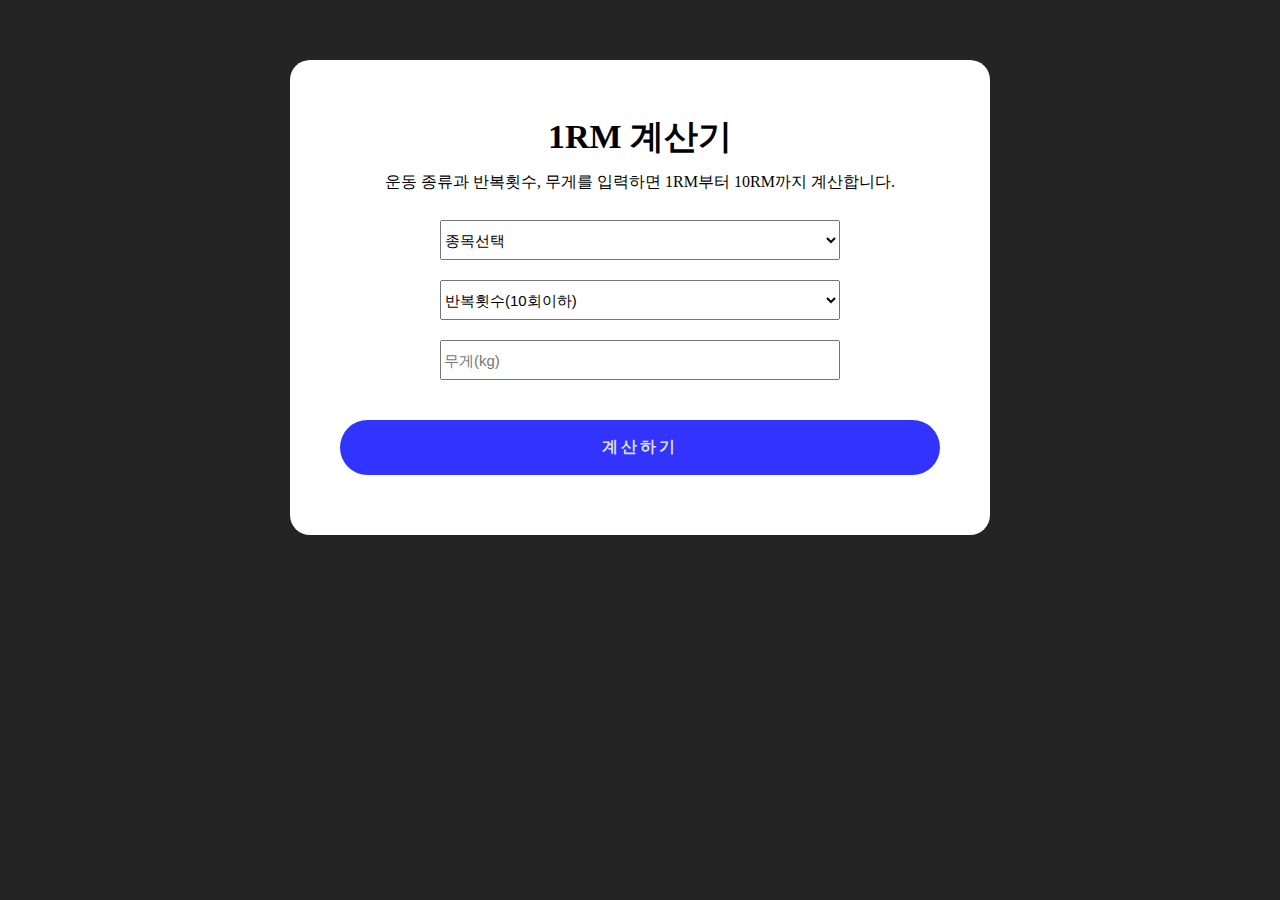
==== index.html @ 81dc6102 "1rm 계산기" ====
<!DOCTYPE html>
<html lang="ko">
<head>
    <meta charset="UTF-8">
    <meta name="viewport" content="width=device-width, initial-scale=1.0">
    <title>1RM 계산기</title>
    <link rel="stylesheet" href="1rm.css">
    <script src="1rm.js" defer></script>
</head>
<body>
    <main>
        <div class="wrap">
            <h1>1RM 계산기</h1>
            <p>운동 종류과 반복횟수, 무게를 입력하면 1RM부터 10RM까지 계산합니다.</p>

            <select id="sport">
                <option value="">종목선택</option>
                <option value="squat">스쿼트</option>
                <option value="benchpress">데드리프트</option>
                <option value="deadlift">벤치프레스</option>
            </select>
            <select id="count">
                <option value="">반복횟수(10회이하)</option>
                <option value="1">1</option>
                <option value="2">2</option>
                <option value="3">3</option>
                <option value="4">4</option>
                <option value="5">5</option>
                <option value="6">6</option>
                <option value="7">7</option>
                <option value="8">8</option>
                <option value="9">9</option>
                <option value="10">10</option>
            </select>

            <input id="weight" type="number" placeholder="무게(kg)">

            <button id="result">계산하기</button>
            <table id="resWrap">
                <colgroup>
                    <col style="width:40%">
                    <col style="width:60%">
                </colgroup>
                <thead>
                    <tr>
                        <th>RM</th>
                        <th>중량 (kg)</th>
                    </tr>
                </thead>
                <tbody>
                </tbody>
            </table>
        </div>
    </main>
</body>
</html>
---- 1rm.css ----
/* reset.css */
html, body, div, span, applet, object, iframe,
h1, h2, h3, h4, h5, h6, p, blockquote, pre,
a, abbr, acronym, address, big, cite, code,
del, dfn, em, img, ins, kbd, q, s, samp,
small, strike, strong, sub, sup, tt, var,
b, u, i, center,
dl, dt, dd, ol, ul, li,
fieldset, form, label, legend,
table, caption, tbody, tfoot, thead, tr, th, td,
article, aside, canvas, details, embed, 
figure, figcaption, footer, header, hgroup, 
menu, nav, output, ruby, section, summary,
time, mark, audio, video {
    margin: 0;
    padding: 0;
    border: 0;
    font-size: 100%;
    font: inherit;
    vertical-align: baseline;
}
/* HTML5 display-role reset for older browsers */
article, aside, details, figcaption, figure, 
footer, header, hgroup, menu, nav, section {
    display: block;
}
body {
    line-height: 1;
}
ol, ul {
    list-style: none;
}

/* main */
html {background-color: rgba(0, 0, 0, 0.858); }
.wrap {margin:60px auto; max-width: 600px; width:50%; padding:60px 50px; background-color: #fff; border-radius:20px; text-align:center;}
h1 {font-size:34px; font-weight:bold; margin-bottom:20px;}
p {margin-bottom:30px;}

select, input {display: block; margin:0 auto 20px; width:100%; max-width:400px; height:40px; font-size:15px; box-sizing:border-box;}
button {margin-top:20px; width:100%; padding:17px; border-radius:30px; font-size:16px; background:#33F; color:#ddd; border:none; cursor:pointer; font-weight:bold; letter-spacing:3px;}

#resWrap {display:none; margin-top:30px; width:100%; background-color:#fff; border:1px solid #000;border-collapse: collapse;}
#resWrap.on{display: table;}
#resWrap th, #resWrap td {padding:10px; border:1px solid #000;}
#resWrap th {background-color:#eee; border-bottom:2px solid #000;}

@media screen and (max-width: 600px) {
    .wrap {width: 60%;}
}
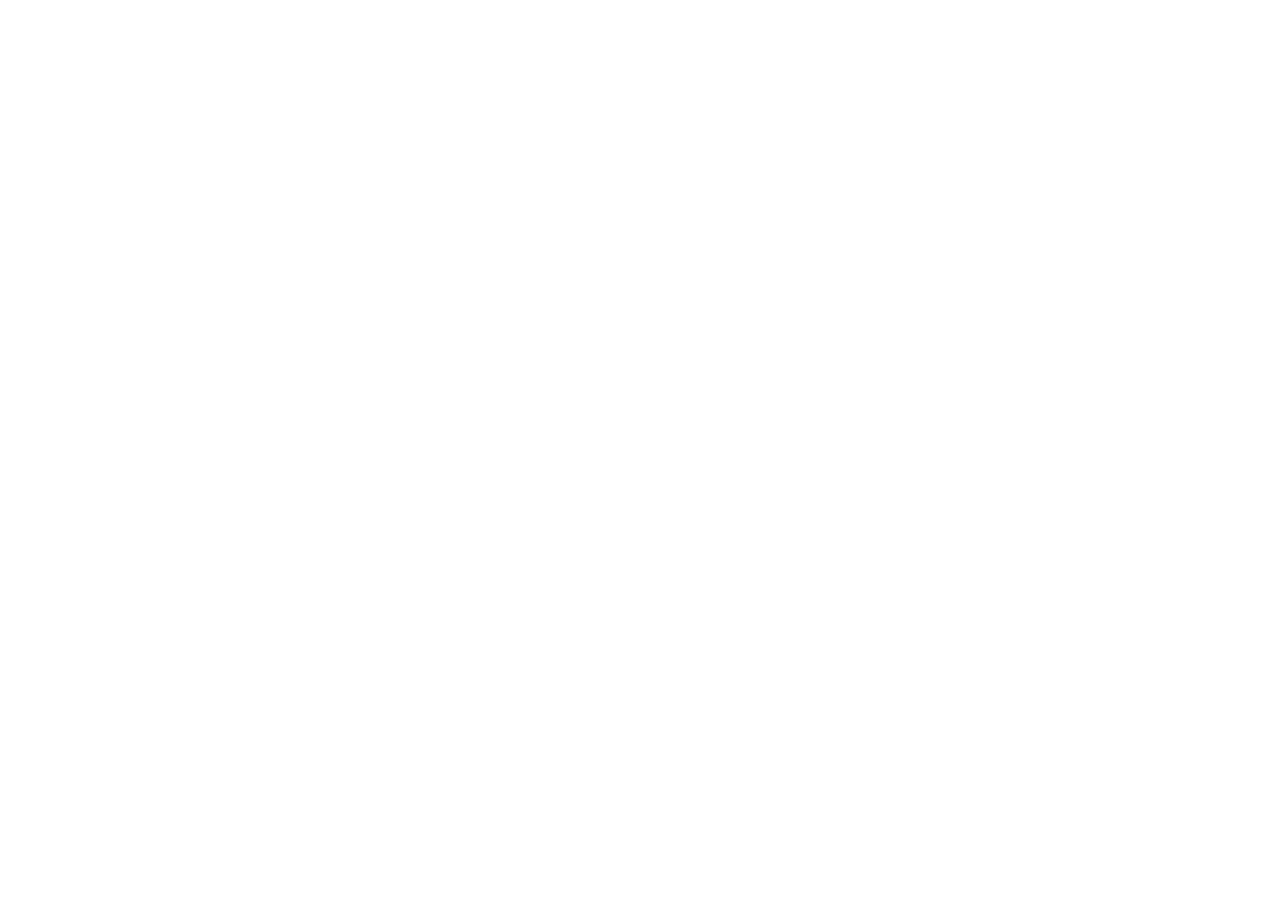
==== commit c05ee392: "index.html" ====
--- a/index.html
+++ b/index.html
@@ -3,54 +3,9 @@
 <head>
     <meta charset="UTF-8">
     <meta name="viewport" content="width=device-width, initial-scale=1.0">
-    <title>1RM 계산기</title>
-    <link rel="stylesheet" href="1rm.css">
-    <script src="1rm.js" defer></script>
+    <title>Document</title>
 </head>
 <body>
-    <main>
-        <div class="wrap">
-            <h1>1RM 계산기</h1>
-            <p>운동 종류과 반복횟수, 무게를 입력하면 1RM부터 10RM까지 계산합니다.</p>
-
-            <select id="sport">
-                <option value="">종목선택</option>
-                <option value="squat">스쿼트</option>
-                <option value="benchpress">데드리프트</option>
-                <option value="deadlift">벤치프레스</option>
-            </select>
-            <select id="count">
-                <option value="">반복횟수(10회이하)</option>
-                <option value="1">1</option>
-                <option value="2">2</option>
-                <option value="3">3</option>
-                <option value="4">4</option>
-                <option value="5">5</option>
-                <option value="6">6</option>
-                <option value="7">7</option>
-                <option value="8">8</option>
-                <option value="9">9</option>
-                <option value="10">10</option>
-            </select>
-
-            <input id="weight" type="number" placeholder="무게(kg)">
-
-            <button id="result">계산하기</button>
-            <table id="resWrap">
-                <colgroup>
-                    <col style="width:40%">
-                    <col style="width:60%">
-                </colgroup>
-                <thead>
-                    <tr>
-                        <th>RM</th>
-                        <th>중량 (kg)</th>
-                    </tr>
-                </thead>
-                <tbody>
-                </tbody>
-            </table>
-        </div>
-    </main>
+    
 </body>
 </html>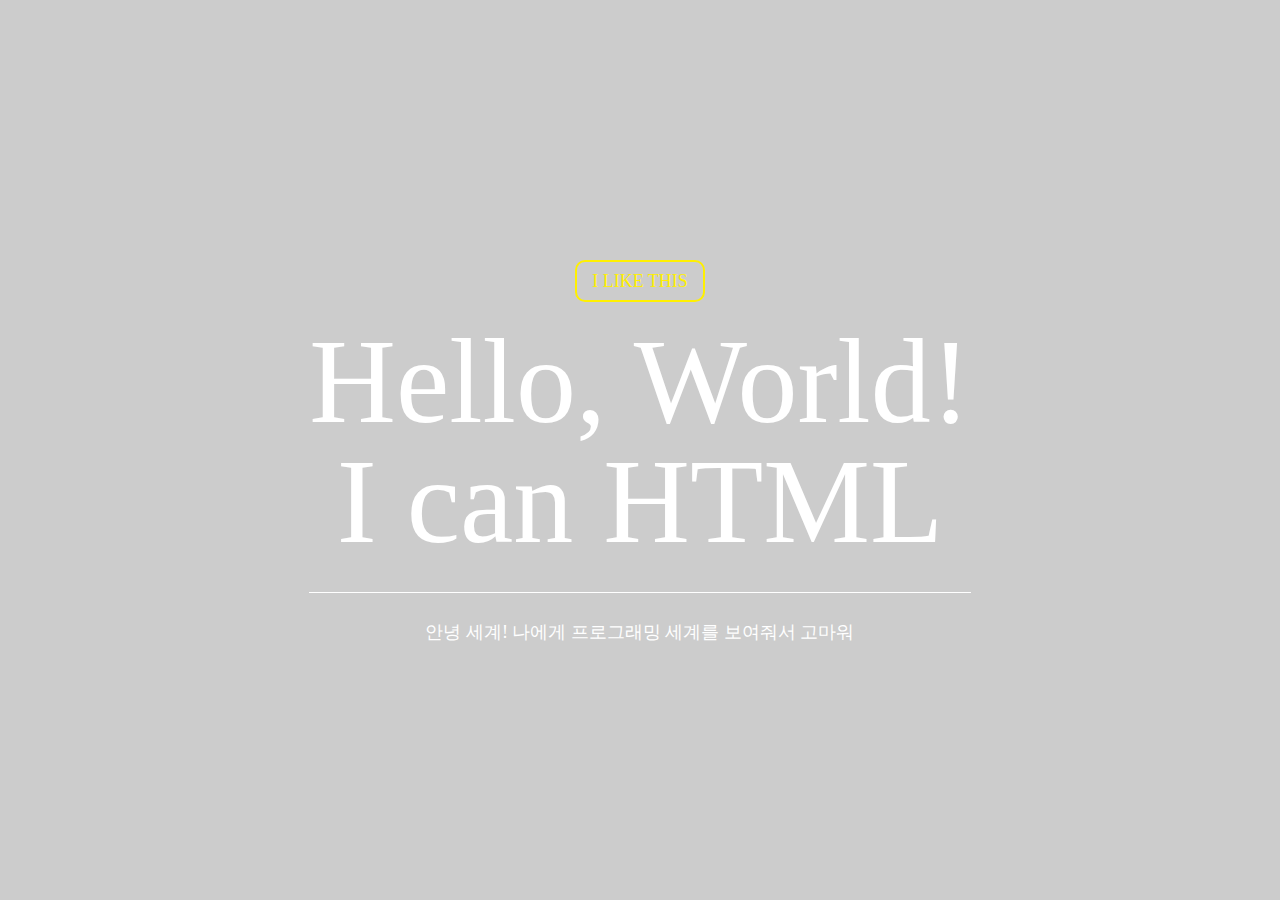
==== commit fd97daa4: "main페이지 추가" ====
--- a/index.html
+++ b/index.html
@@ -3,9 +3,20 @@
 <head>
     <meta charset="UTF-8">
     <meta name="viewport" content="width=device-width, initial-scale=1.0">
-    <title>Document</title>
+    <title>인찌의 Hello World!</title>
+    <link rel="stylesheet" href="common/reset.css">
+    <link rel="stylesheet" href="main/main.css">
 </head>
 <body>
-    
+    <main>
+        <!-- main_bn -->
+        <section class="main_bn">
+            <div class="main_txt">
+                <div class="main_t_txt">I LIKE THIS</div>
+                <div class="main_m_txt">Hello, World!<br>I can <span>HTML</span></div>
+                <div class="main_b_txt">안녕 세계! 나에게 프로그래밍 세계를 보여줘서 고마워</div>
+            </div>
+        </section>
+    </main>
 </body>
 </html>--- a/main/main.css
+++ b/main/main.css
@@ -0,0 +1,8 @@
+
+/* main-color:#fff000 */
+.main_bn {display:flex; justify-content:center; align-items:center; width:100vw; height:100vh; background:#ccc;}
+.main_txt {text-align:center;}
+.main_txt .main_t_txt{display:inline-block; padding:10px 15px; margin-bottom:20px; color:#fff000; border:2px solid #fff000; border-radius:10px; font-size:18px;}
+.main_txt .main_m_txt{margin-bottom:30px; font-size:120px; color:#fff;}
+.main_txt .main_b_txt{font-size:18px; color:#fff;}
+.main_txt .main_b_txt::before{content:''; display:block; margin-bottom:30px; width:100%; height:1px; background:#fff;}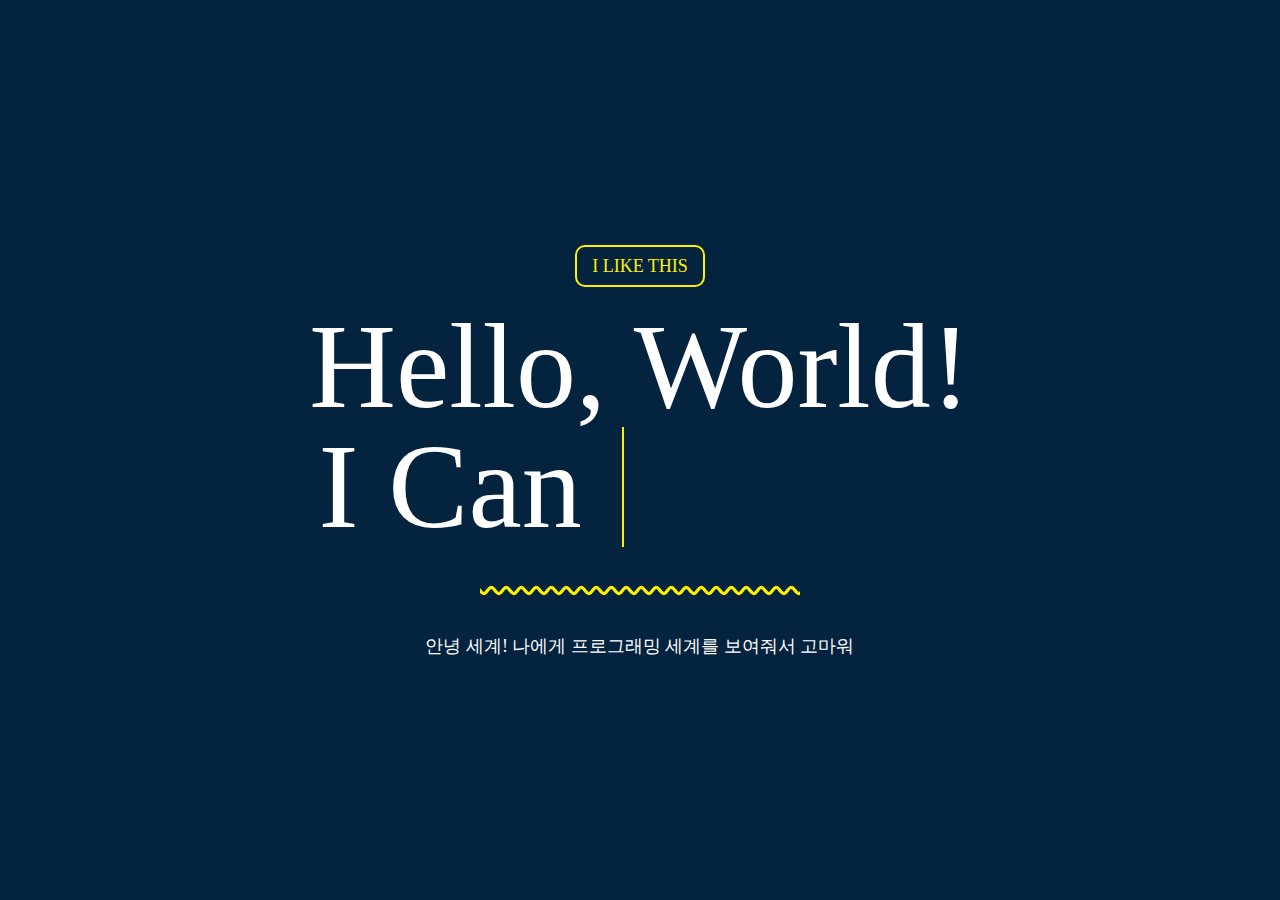
==== commit cd8c3535: "main visual 효과추가" ====
--- a/index.html
+++ b/index.html
@@ -1,11 +1,12 @@
 <!DOCTYPE html>
 <html lang="ko">
-<head>
-    <meta charset="UTF-8">
-    <meta name="viewport" content="width=device-width, initial-scale=1.0">
-    <title>인찌의 Hello World!</title>
-    <link rel="stylesheet" href="common/reset.css">
-    <link rel="stylesheet" href="main/main.css">
+    <head>
+        <meta charset="UTF-8">
+        <meta name="viewport" content="width=device-width, initial-scale=1.0">
+        <title>인찌의 Hello World!</title>
+        <link rel="stylesheet" href="common/reset.css">
+        <link rel="stylesheet" href="main/main.css">
+        <script src="main/main.js" defer></script>
 </head>
 <body>
     <main>
@@ -13,10 +14,12 @@
         <section class="main_bn">
             <div class="main_txt">
                 <div class="main_t_txt">I LIKE THIS</div>
-                <div class="main_m_txt">Hello, World!<br>I can <span>HTML</span></div>
+                <div class="main_m_txt">Hello, World!<br>I Can <span class="typing"><i class=""></i></span></div>
+                <div class="wave"></div>
                 <div class="main_b_txt">안녕 세계! 나에게 프로그래밍 세계를 보여줘서 고마워</div>
             </div>
         </section>
     </main>
+
 </body>
 </html>--- a/main/main.css
+++ b/main/main.css
@@ -1,8 +1,19 @@
+/* main-color:#fff000 */
+/* 물결표시, 타이핑효과, setinterval, width,max-widht 작성순서 블로그작성하기 */
+@keyframes wave-line {
+    0% {transform:translateX(-1px);}
+    100% {transform:translateX(-15px);}
+}
+@keyframes typing{
+    40%,60% {left:100%}
+    100% {left:0%;}
+}
+.main_bn {display:flex; justify-content:center; align-items:center; width:100vw; height:100vh; background:#03233e;}
+.main_txt {text-align:center; color:#fff}
+.main_txt .main_t_txt{display:inline-block; padding:10px 15px; margin-bottom:20px; color:#fff000; border:2px solid #fff000; border-radius:10px; font-size:18px;}
+.main_m_txt{margin-bottom:30px; font-size:120px;}
+.main_m_txt .typing {position:relative; display:inline-block; padding-left:10px; color:#fff000; overflow:hidden; vertical-align:bottom;}
 
-/* main-color:#fff000 */
-.main_bn {display:flex; justify-content:center; align-items:center; width:100vw; height:100vh; background:#ccc;}
-.main_txt {text-align:center;}
-.main_txt .main_t_txt{display:inline-block; padding:10px 15px; margin-bottom:20px; color:#fff000; border:2px solid #fff000; border-radius:10px; font-size:18px;}
-.main_txt .main_m_txt{margin-bottom:30px; font-size:120px; color:#fff;}
-.main_txt .main_b_txt{font-size:18px; color:#fff;}
-.main_txt .main_b_txt::before{content:''; display:block; margin-bottom:30px; width:100%; height:1px; background:#fff;}+.main_txt .wave{position:relative; margin:0 auto 30px; width:50%; max-width:320px; height:30px; overflow:hidden;}
+.main_txt .wave::before {content:'aaaaaaaaaaaaaaaaaaaaaaaaaaaaaaaa'; position:absolute; top:-20px; left:0; font-size:2em; text-decoration-color:#fff000; text-decoration-style:wavy; text-decoration-line:underline; color:transparent; animation:wave-line 1s linear infinite;}
+.main_b_txt{font-size:18px;}
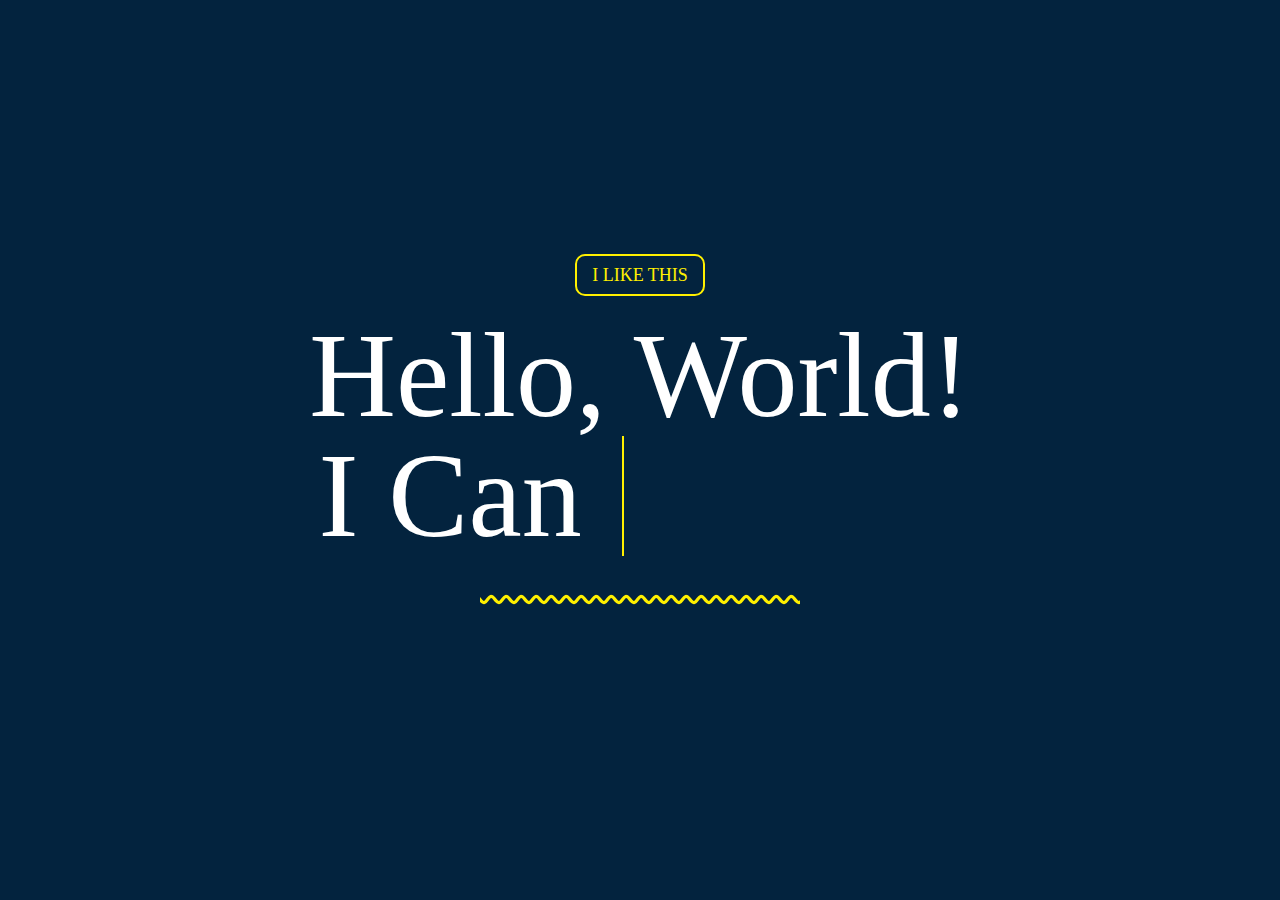
==== commit 47b6a2f7: "main" ====
--- a/index.html
+++ b/index.html
@@ -14,9 +14,9 @@
         <section class="main_bn">
             <div class="main_txt">
                 <div class="main_t_txt">I LIKE THIS</div>
-                <div class="main_m_txt">Hello, World!<br>I Can <span class="typing"><i class=""></i></span></div>
+                <div class="main_m_txt">Hello, World!<br>I Can <span class="typing"><span class="typingResult"></span></span></div>
                 <div class="wave"></div>
-                <div class="main_b_txt">안녕 세계! 나에게 프로그래밍 세계를 보여줘서 고마워</div>
+                <!-- <div class="main_b_txt">안녕 세계! 나에게 프로그래밍 세계를 보여줘서 고마워</div> -->
             </div>
         </section>
     </main>
--- a/main/main.css
+++ b/main/main.css
@@ -5,7 +5,7 @@
     100% {transform:translateX(-15px);}
 }
 @keyframes typing{
-    40%,60% {left:100%}
+    50% {left:100%}
     100% {left:0%;}
 }
 .main_bn {display:flex; justify-content:center; align-items:center; width:100vw; height:100vh; background:#03233e;}
@@ -13,7 +13,7 @@
 .main_txt .main_t_txt{display:inline-block; padding:10px 15px; margin-bottom:20px; color:#fff000; border:2px solid #fff000; border-radius:10px; font-size:18px;}
 .main_m_txt{margin-bottom:30px; font-size:120px;}
 .main_m_txt .typing {position:relative; display:inline-block; padding-left:10px; color:#fff000; overflow:hidden; vertical-align:bottom;}
-
+.main_m_txt .typing .typingResult {display:block; position:absolute; top:0; left:0; margin-left:10px; width:100%; height:100%; border-left:2px solid #fff000; background:#03233e;}
 .main_txt .wave{position:relative; margin:0 auto 30px; width:50%; max-width:320px; height:30px; overflow:hidden;}
 .main_txt .wave::before {content:'aaaaaaaaaaaaaaaaaaaaaaaaaaaaaaaa'; position:absolute; top:-20px; left:0; font-size:2em; text-decoration-color:#fff000; text-decoration-style:wavy; text-decoration-line:underline; color:transparent; animation:wave-line 1s linear infinite;}
 .main_b_txt{font-size:18px;}
